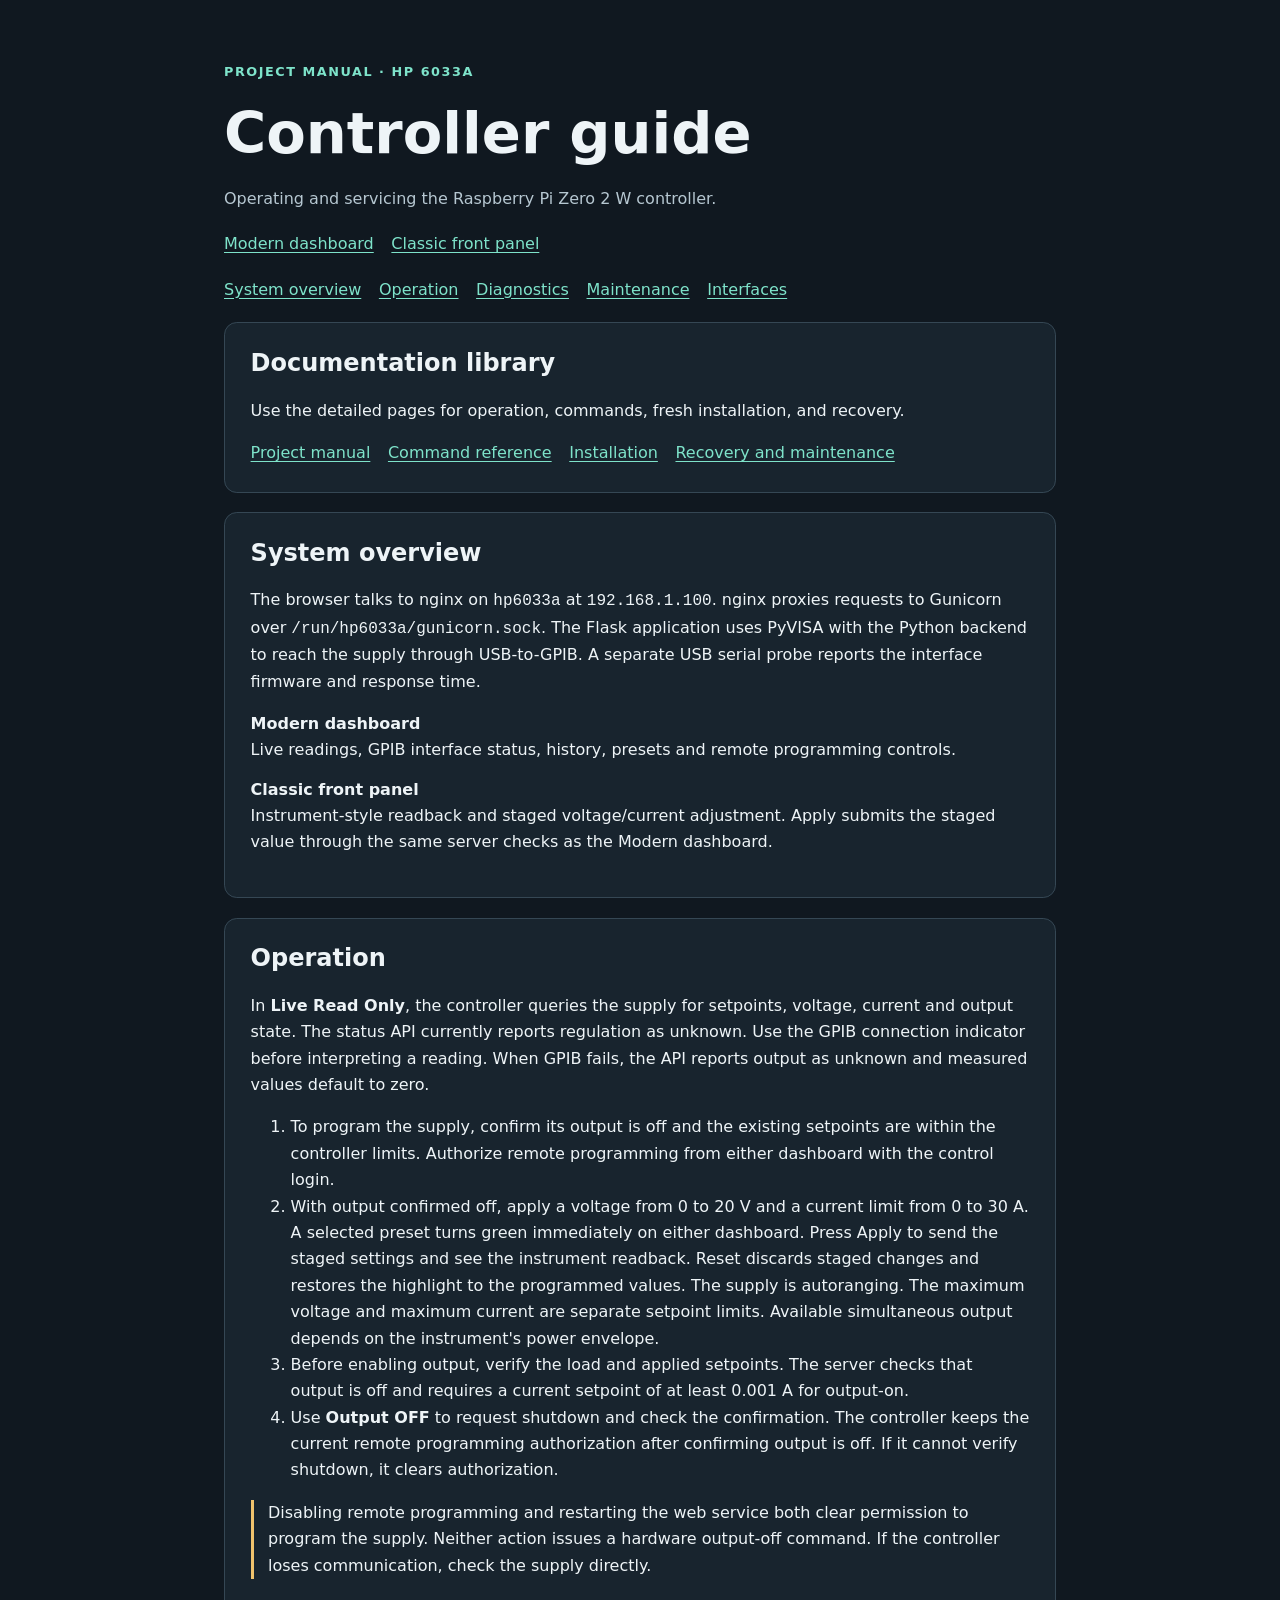
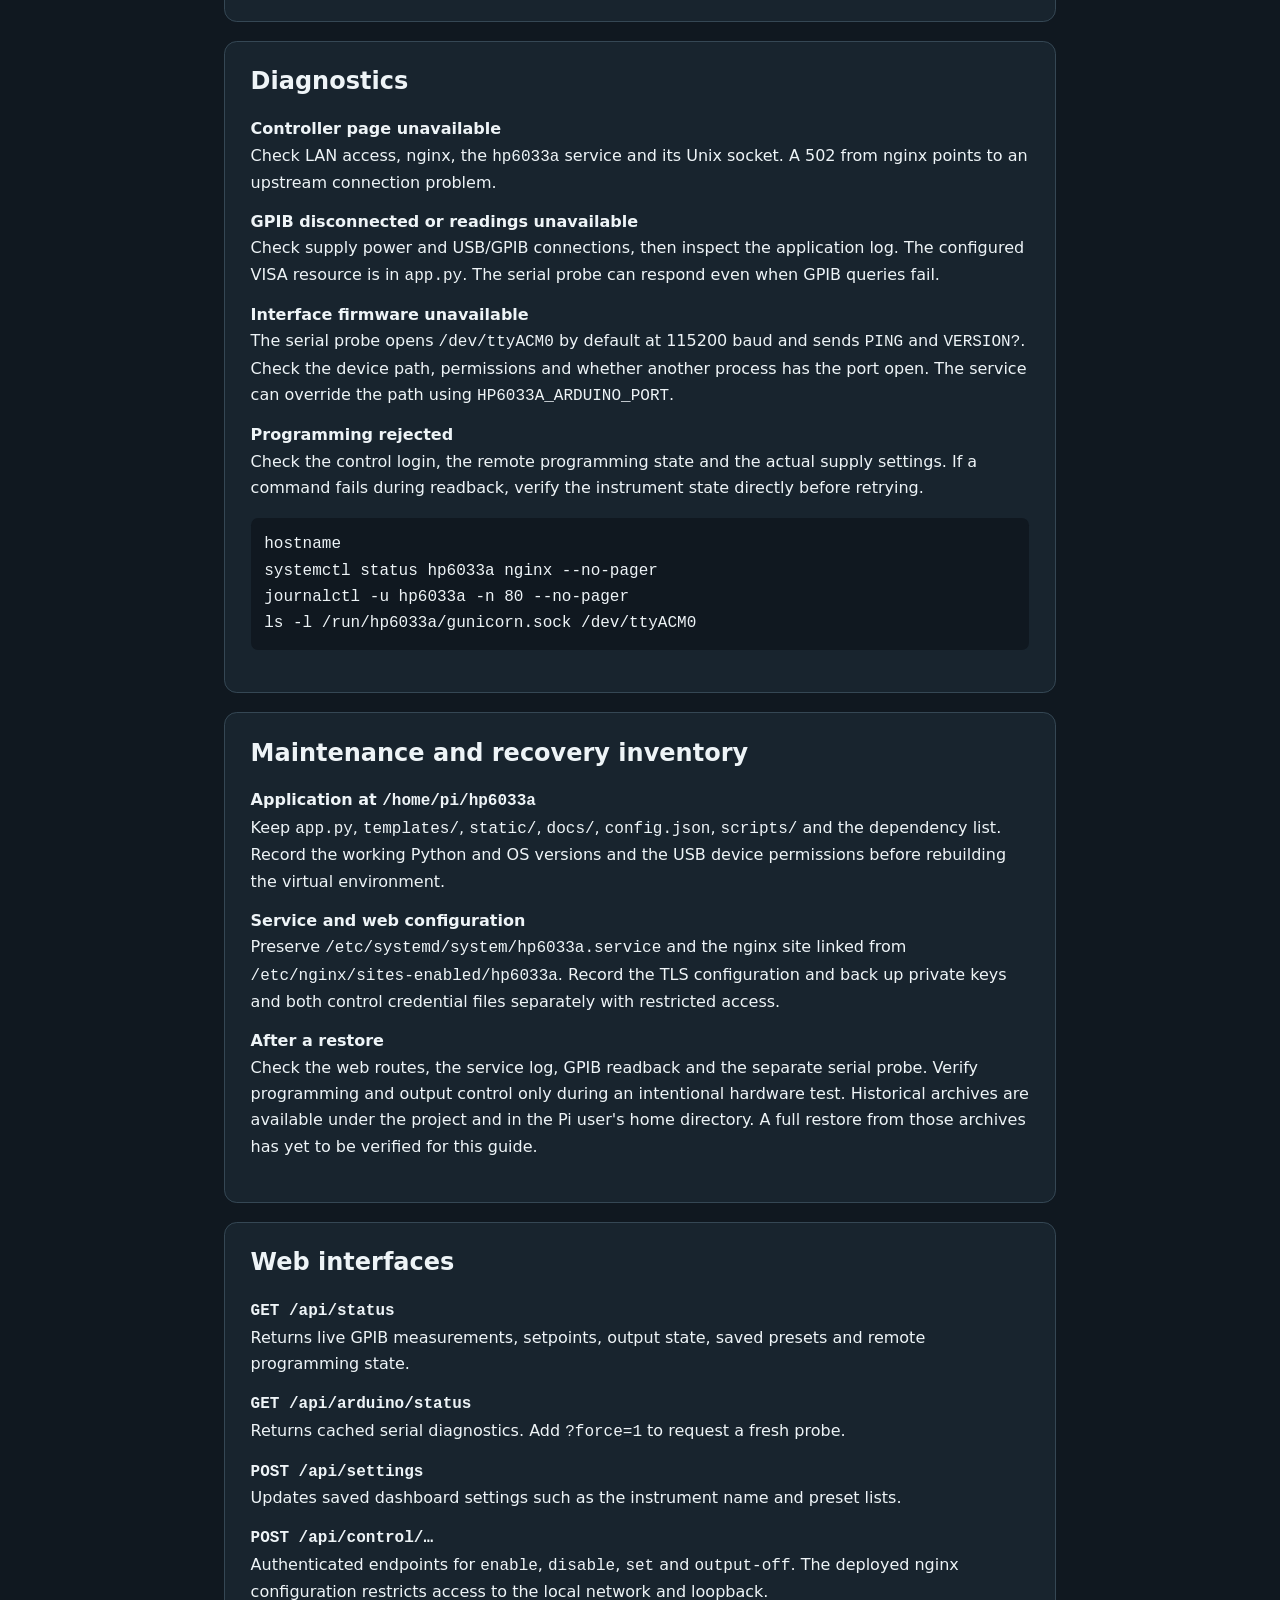
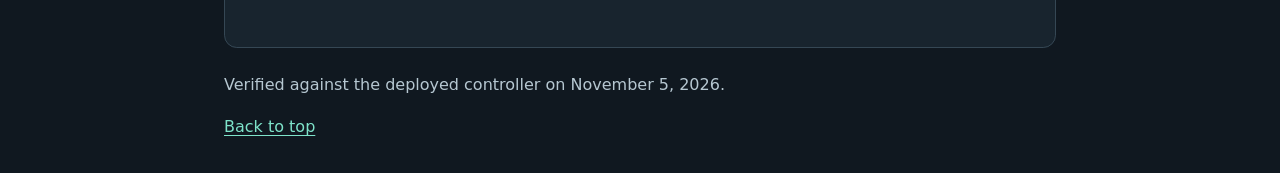
==== docs/index.html @ 785abd2f "Initial HP 6033A Web Controller release candidate" ====
<!doctype html>
<html lang="en">
<head>
  <meta charset="utf-8">
  <meta name="viewport" content="width=device-width,initial-scale=1">
  <title>HP 6033A Controller Guide</title>
  <style>
    :root{color-scheme:dark;--bg:#101820;--panel:#18242e;--line:#354754;--text:#eef4f7;--muted:#b6c7d1;--link:#7ee3ca}
    *{box-sizing:border-box}body{margin:0;background:var(--bg);color:var(--text);font:1rem/1.65 system-ui,sans-serif}
    main{max-width:58rem;margin:auto;padding:clamp(1rem,4vw,3rem)}h1,h2,h3{line-height:1.2}h1{font-size:clamp(2rem,6vw,3.6rem);margin:.3em 0}
    h2{margin-top:0}a{color:var(--link);text-underline-offset:.18em}a:focus-visible{outline:2px solid var(--link);outline-offset:4px}
    nav{display:flex;gap:.4rem 1.1rem;flex-wrap:wrap}header nav{margin:1.2rem 0}section{background:var(--panel);border:1px solid var(--line);border-radius:.8rem;padding:clamp(1rem,3vw,1.6rem);margin:1.2rem 0}
    .eyebrow{color:var(--link);font-size:.8rem;font-weight:700;letter-spacing:.12em;text-transform:uppercase}.muted{color:var(--muted)}
    .notice{border-left:3px solid #f0c36d;padding-left:.9rem}code{overflow-wrap:anywhere}pre{background:var(--bg);border-radius:.45rem;padding:.85rem;white-space:pre-wrap;overflow-wrap:anywhere}
    dt{font-weight:700;margin-top:.8rem}dd{margin:0}footer{margin-top:1.5rem}
  </style>
</head>
<body>
<main id="top">
  <header>
    <p class="eyebrow">Project manual · HP 6033A</p>
    <h1>Controller guide</h1>
    <p class="muted">Operating and servicing the Raspberry Pi Zero 2 W controller.</p>
    <nav aria-label="Controller pages"><a href="/">Modern dashboard</a><a href="/classic-dual">Classic front panel</a></nav>
  </header>
  <nav aria-label="On this page">
    <a href="#overview">System overview</a><a href="#operation">Operation</a><a href="#diagnostics">Diagnostics</a><a href="#maintenance">Maintenance</a><a href="#interfaces">Interfaces</a>
  </nav>
  <section id="documentation"><h2>Documentation library</h2><p>Use the detailed pages for operation, commands, fresh installation, and recovery.</p><nav aria-label="Documentation"><a href="/static/docs/project.html">Project manual</a><a href="/static/docs/commands.html">Command reference</a><a href="/static/docs/installation.html">Installation</a><a href="/static/docs/recovery.html">Recovery and maintenance</a></nav></section>
  <section id="overview">
    <h2>System overview</h2>
    <p>The browser talks to nginx on <code>hp6033a</code> at <code>192.168.1.100</code>. nginx proxies requests to Gunicorn over <code>/run/hp6033a/gunicorn.sock</code>. The Flask application uses PyVISA with the Python backend to reach the supply through USB-to-GPIB. A separate USB serial probe reports the interface firmware and response time.</p>
    <dl>
      <dt>Modern dashboard</dt><dd>Live readings, GPIB interface status, history, presets and remote programming controls.</dd>
      <dt>Classic front panel</dt><dd>Instrument-style readback and staged voltage/current adjustment. Apply submits the staged value through the same server checks as the Modern dashboard.</dd>
    </dl>
  </section>
  <section id="operation">
    <h2>Operation</h2>
    <p>In <strong>Live Read Only</strong>, the controller queries the supply for setpoints, voltage, current and output state. The status API currently reports regulation as unknown. Use the GPIB connection indicator before interpreting a reading. When GPIB fails, the API reports output as unknown and measured values default to zero.</p>
    <ol>
      <li>To program the supply, confirm its output is off and the existing setpoints are within the controller limits. Authorize remote programming from either dashboard with the control login.</li>
      <li>With output confirmed off, apply a voltage from 0 to 20 V and a current limit from 0 to 30 A. A selected preset turns green immediately on either dashboard. Press Apply to send the staged settings and see the instrument readback. Reset discards staged changes and restores the highlight to the programmed values. The supply is autoranging. The maximum voltage and maximum current are separate setpoint limits. Available simultaneous output depends on the instrument's power envelope.</li>
      <li>Before enabling output, verify the load and applied setpoints. The server checks that output is off and requires a current setpoint of at least 0.001 A for output-on.</li>
      <li>Use <strong>Output OFF</strong> to request shutdown and check the confirmation. The controller keeps the current remote programming authorization after confirming output is off. If it cannot verify shutdown, it clears authorization.</li>
    </ol>
    <p class="notice">Disabling remote programming and restarting the web service both clear permission to program the supply. Neither action issues a hardware output-off command. If the controller loses communication, check the supply directly.</p>
  </section>
  <section id="diagnostics">
    <h2>Diagnostics</h2>
    <dl>
      <dt>Controller page unavailable</dt><dd>Check LAN access, nginx, the <code>hp6033a</code> service and its Unix socket. A 502 from nginx points to an upstream connection problem.</dd>
      <dt>GPIB disconnected or readings unavailable</dt><dd>Check supply power and USB/GPIB connections, then inspect the application log. The configured VISA resource is in <code>app.py</code>. The serial probe can respond even when GPIB queries fail.</dd>
      <dt>Interface firmware unavailable</dt><dd>The serial probe opens <code>/dev/ttyACM0</code> by default at 115200 baud and sends <code>PING</code> and <code>VERSION?</code>. Check the device path, permissions and whether another process has the port open. The service can override the path using <code>HP6033A_ARDUINO_PORT</code>.</dd>
      <dt>Programming rejected</dt><dd>Check the control login, the remote programming state and the actual supply settings. If a command fails during readback, verify the instrument state directly before retrying.</dd>
    </dl>
    <pre><code>hostname
systemctl status hp6033a nginx --no-pager
journalctl -u hp6033a -n 80 --no-pager
ls -l /run/hp6033a/gunicorn.sock /dev/ttyACM0</code></pre>
  </section>
  <section id="maintenance">
    <h2>Maintenance and recovery inventory</h2>
    <dl>
      <dt>Application at <code>/home/pi/hp6033a</code></dt><dd>Keep <code>app.py</code>, <code>templates/</code>, <code>static/</code>, <code>docs/</code>, <code>config.json</code>, <code>scripts/</code> and the dependency list. Record the working Python and OS versions and the USB device permissions before rebuilding the virtual environment.</dd>
      <dt>Service and web configuration</dt><dd>Preserve <code>/etc/systemd/system/hp6033a.service</code> and the nginx site linked from <code>/etc/nginx/sites-enabled/hp6033a</code>. Record the TLS configuration and back up private keys and both control credential files separately with restricted access.</dd>
      <dt>After a restore</dt><dd>Check the web routes, the service log, GPIB readback and the separate serial probe. Verify programming and output control only during an intentional hardware test. Historical archives are available under the project and in the Pi user's home directory. A full restore from those archives has yet to be verified for this guide.</dd>
    </dl>
  </section>
  <section id="interfaces">
    <h2>Web interfaces</h2>
    <dl>
      <dt><code>GET /api/status</code></dt><dd>Returns live GPIB measurements, setpoints, output state, saved presets and remote programming state.</dd>
      <dt><code>GET /api/arduino/status</code></dt><dd>Returns cached serial diagnostics. Add <code>?force=1</code> to request a fresh probe.</dd>
      <dt><code>POST /api/settings</code></dt><dd>Updates saved dashboard settings such as the instrument name and preset lists.</dd>
      <dt><code>POST /api/control/…</code></dt><dd>Authenticated endpoints for <code>enable</code>, <code>disable</code>, <code>set</code> and <code>output-off</code>. The deployed nginx configuration restricts access to the local network and loopback.</dd>
    </dl>
  </section>
  <footer><p class="muted">Verified against the deployed controller on November 5, 2026.</p><a href="#top">Back to top</a></footer>
</main>
</body>
</html>
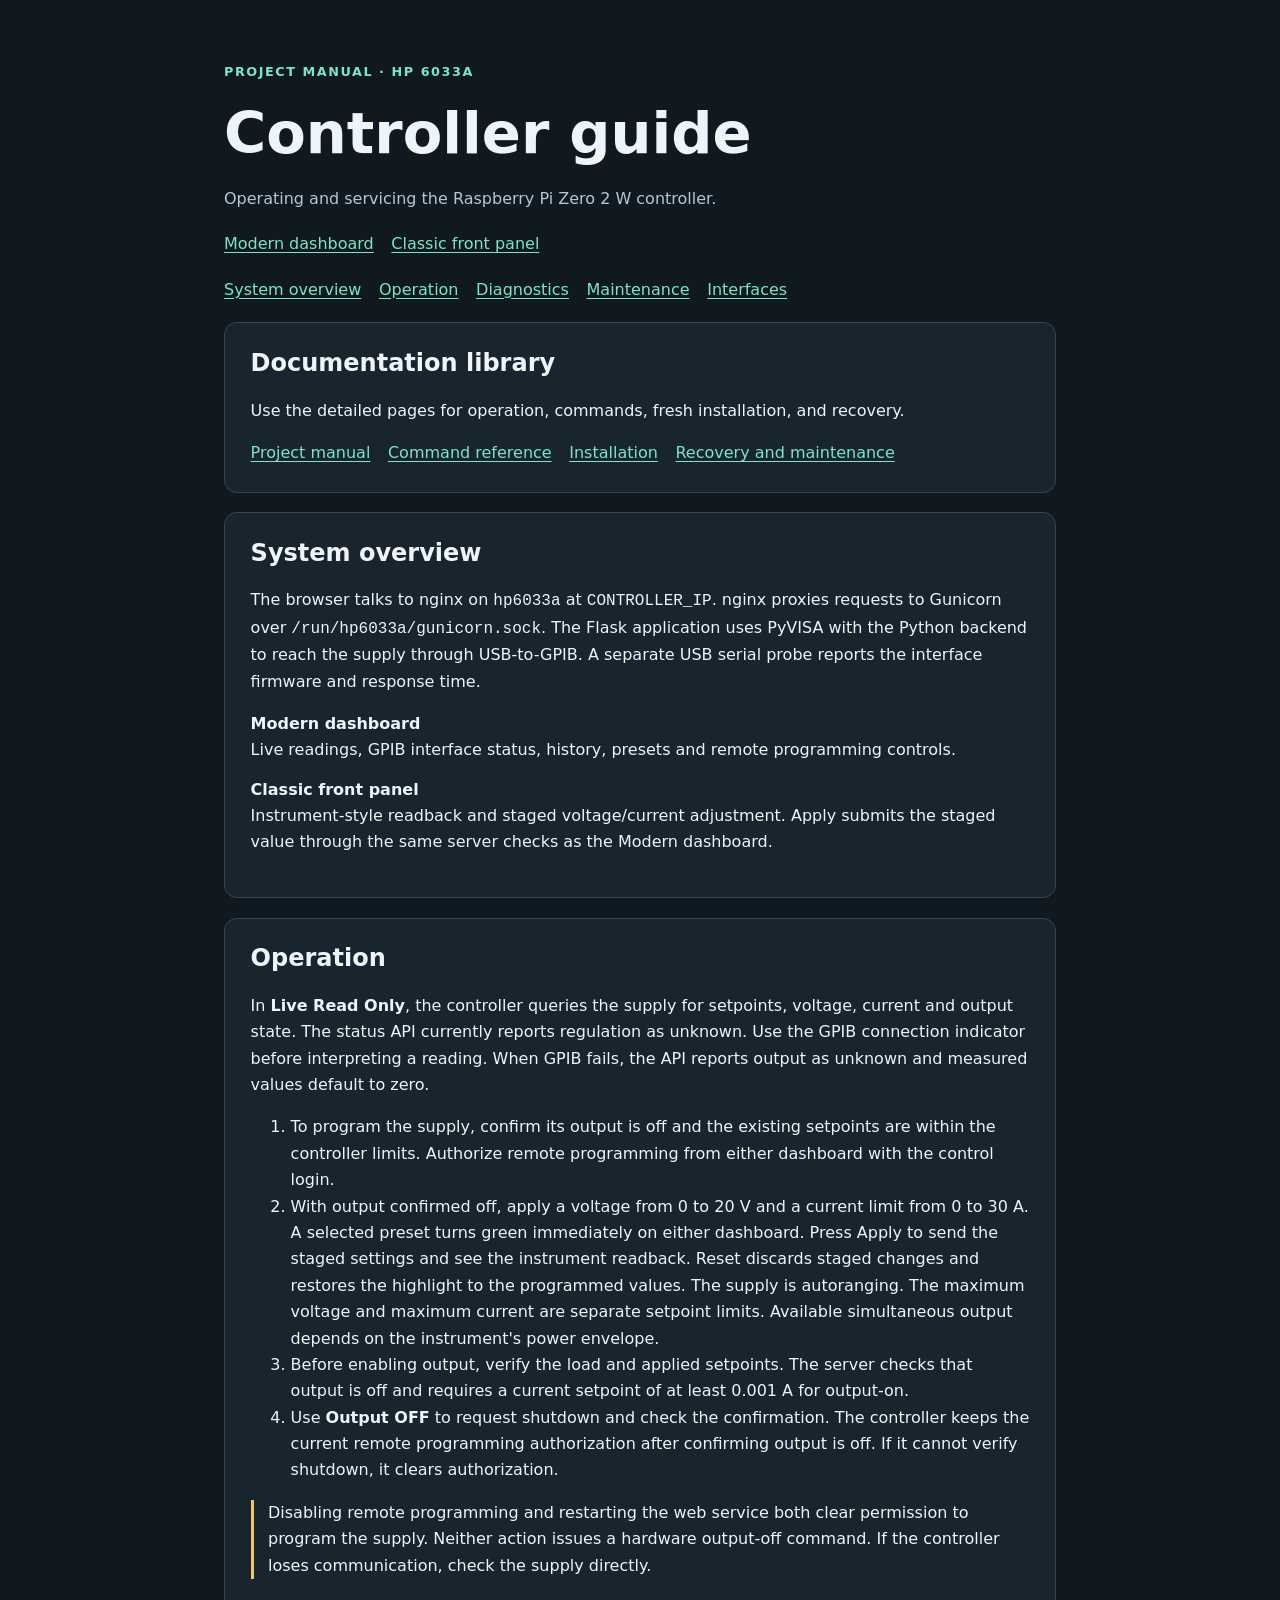
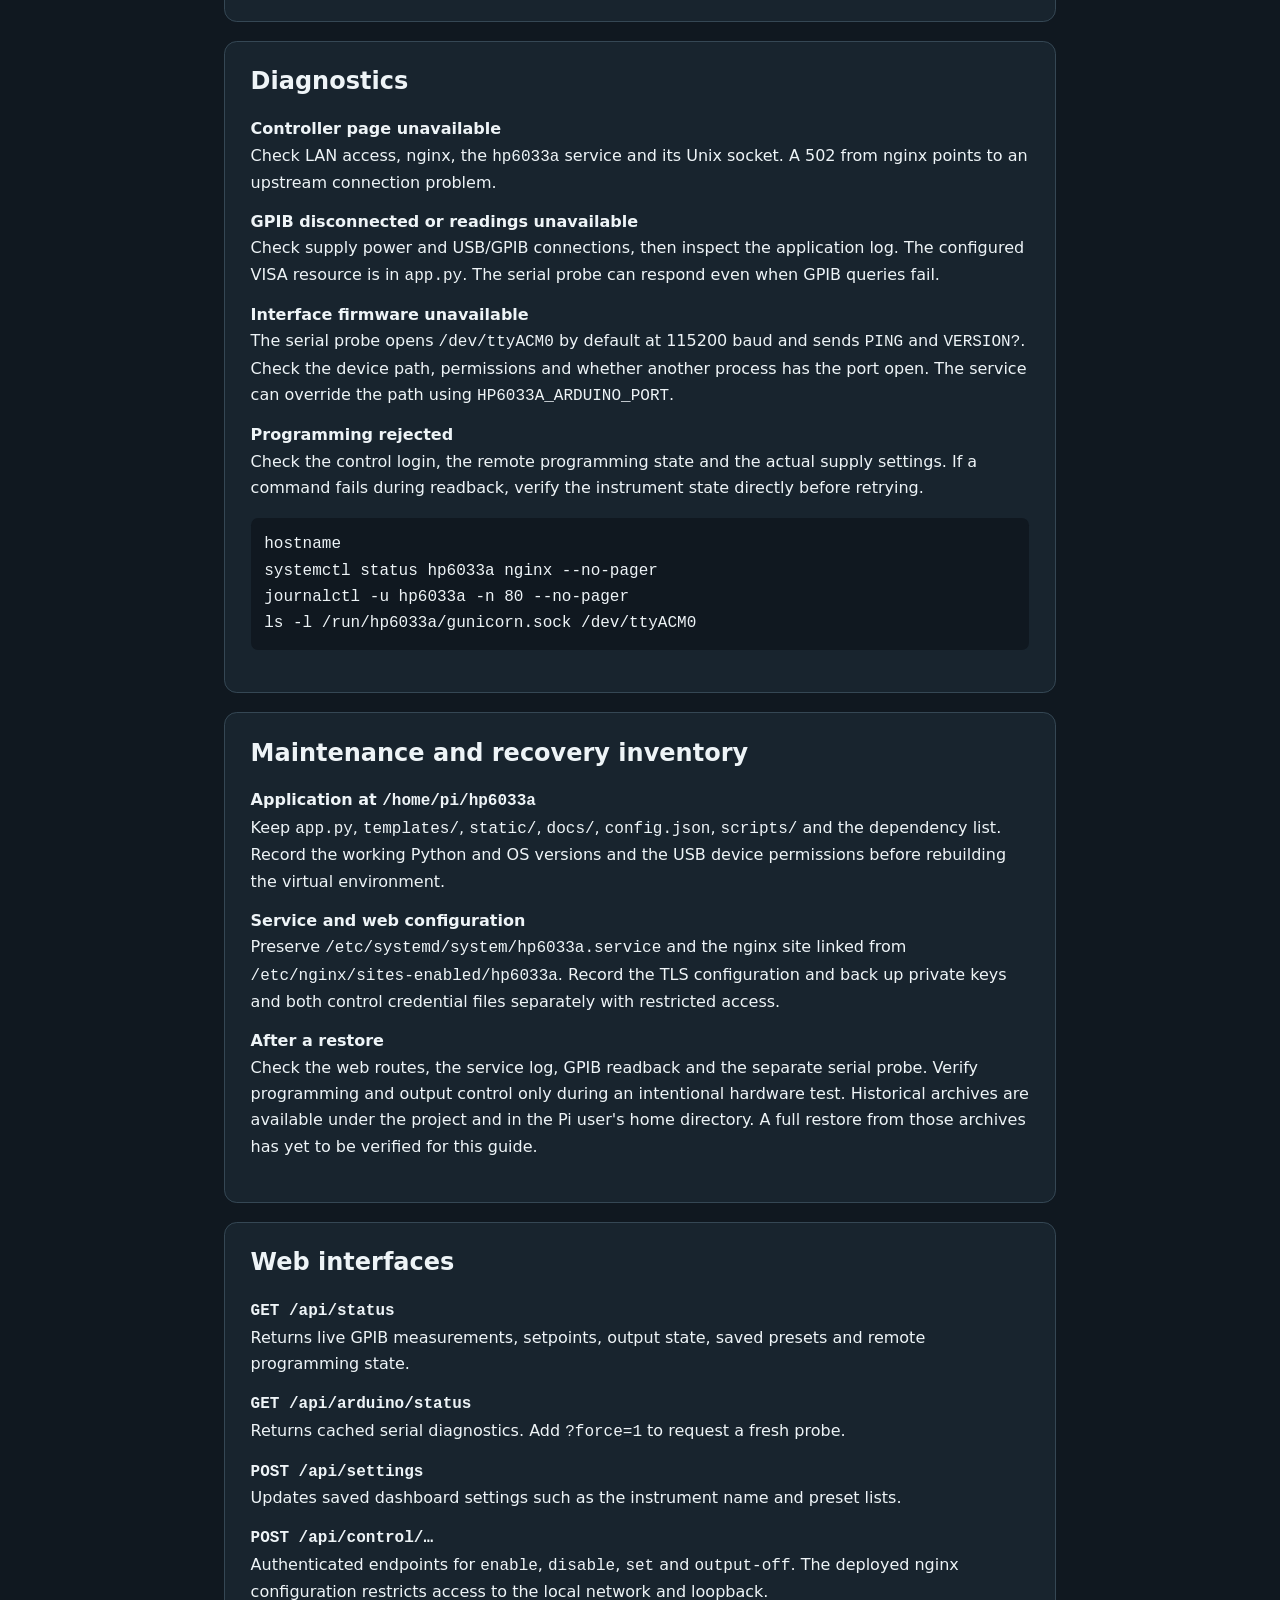
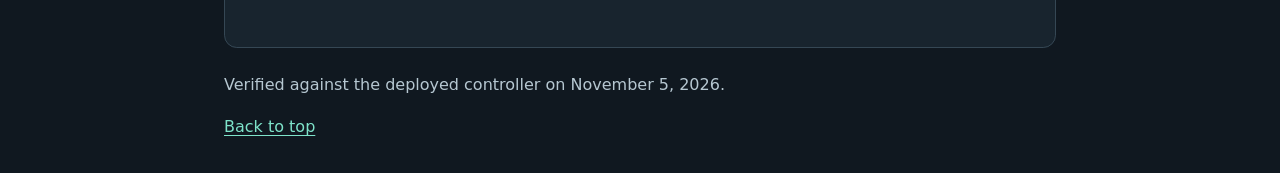
==== commit 6d30fdc6: "Add project README and improve installer safety checks" ====
--- a/docs/index.html
+++ b/docs/index.html
@@ -29,7 +29,7 @@
   <section id="documentation"><h2>Documentation library</h2><p>Use the detailed pages for operation, commands, fresh installation, and recovery.</p><nav aria-label="Documentation"><a href="/static/docs/project.html">Project manual</a><a href="/static/docs/commands.html">Command reference</a><a href="/static/docs/installation.html">Installation</a><a href="/static/docs/recovery.html">Recovery and maintenance</a></nav></section>
   <section id="overview">
     <h2>System overview</h2>
-    <p>The browser talks to nginx on <code>hp6033a</code> at <code>192.168.1.100</code>. nginx proxies requests to Gunicorn over <code>/run/hp6033a/gunicorn.sock</code>. The Flask application uses PyVISA with the Python backend to reach the supply through USB-to-GPIB. A separate USB serial probe reports the interface firmware and response time.</p>
+    <p>The browser talks to nginx on <code>hp6033a</code> at <code>CONTROLLER_IP</code>. nginx proxies requests to Gunicorn over <code>/run/hp6033a/gunicorn.sock</code>. The Flask application uses PyVISA with the Python backend to reach the supply through USB-to-GPIB. A separate USB serial probe reports the interface firmware and response time.</p>
     <dl>
       <dt>Modern dashboard</dt><dd>Live readings, GPIB interface status, history, presets and remote programming controls.</dd>
       <dt>Classic front panel</dt><dd>Instrument-style readback and staged voltage/current adjustment. Apply submits the staged value through the same server checks as the Modern dashboard.</dd>
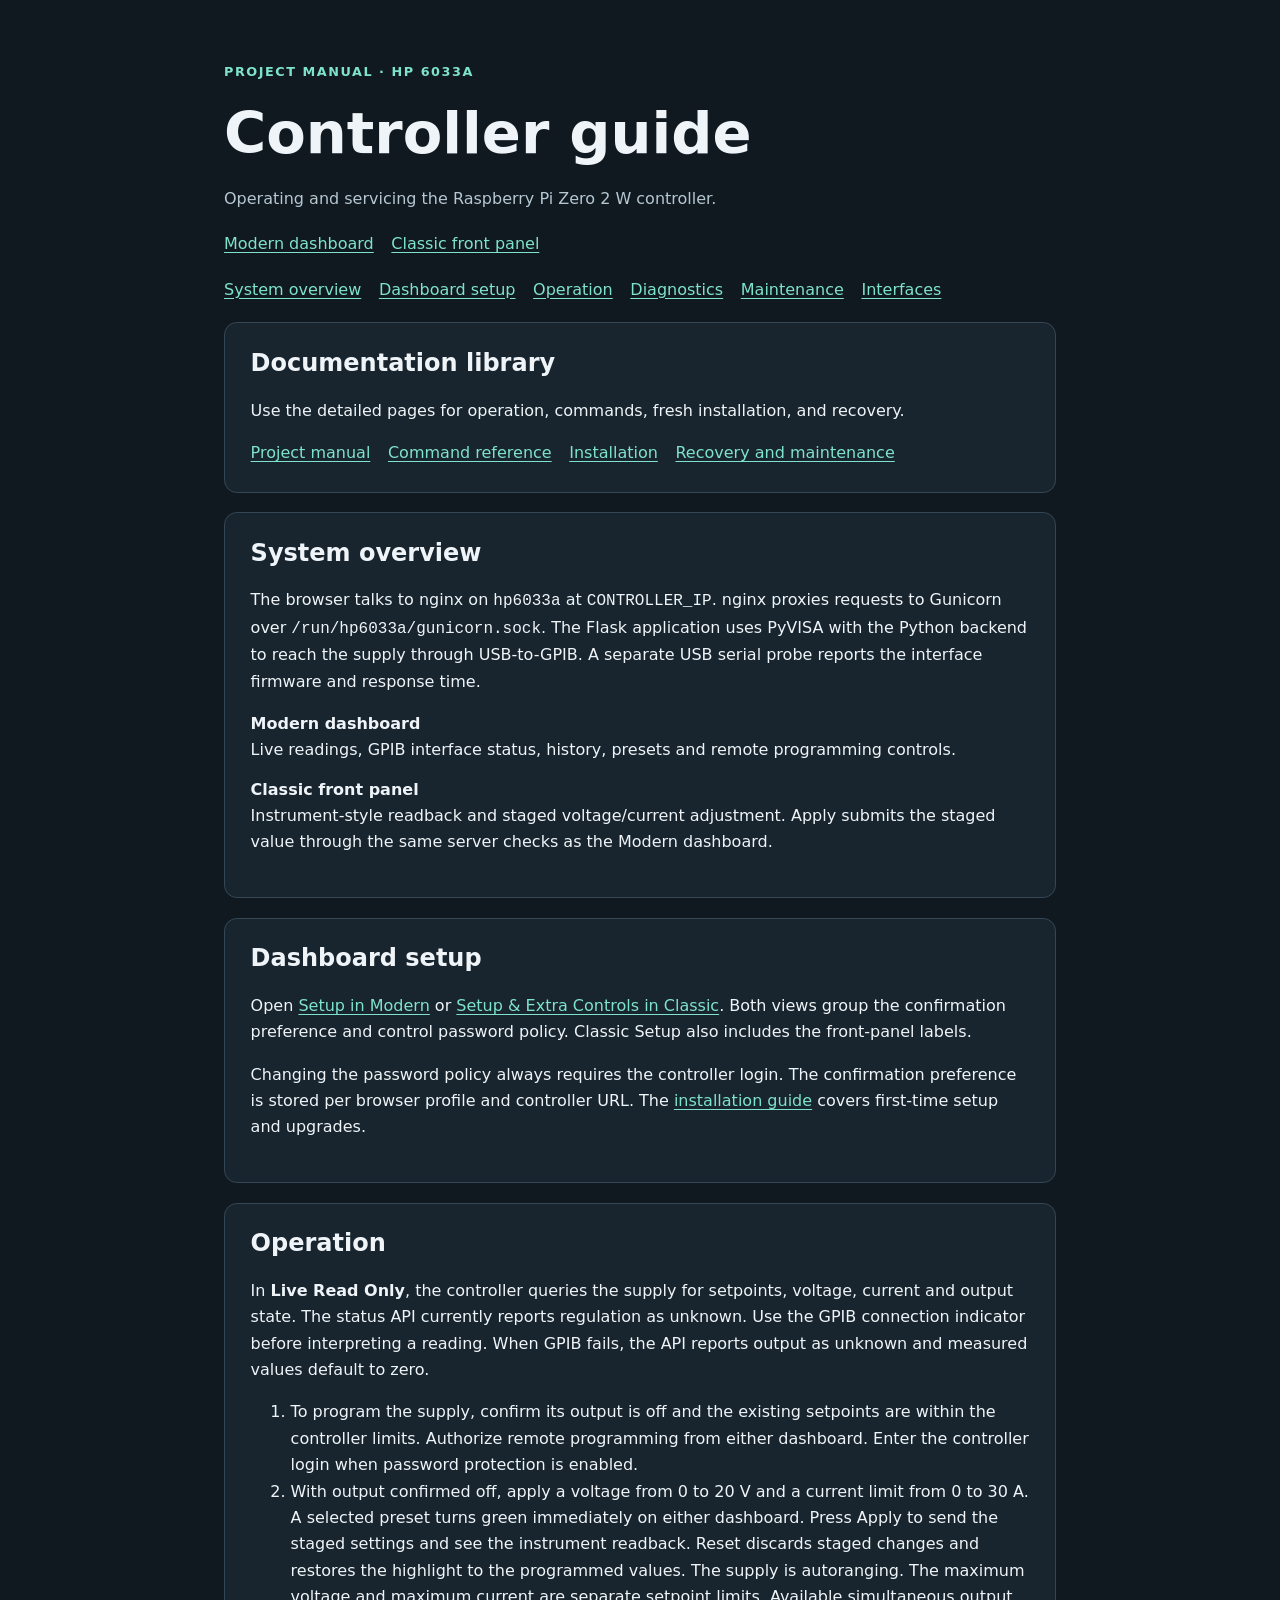
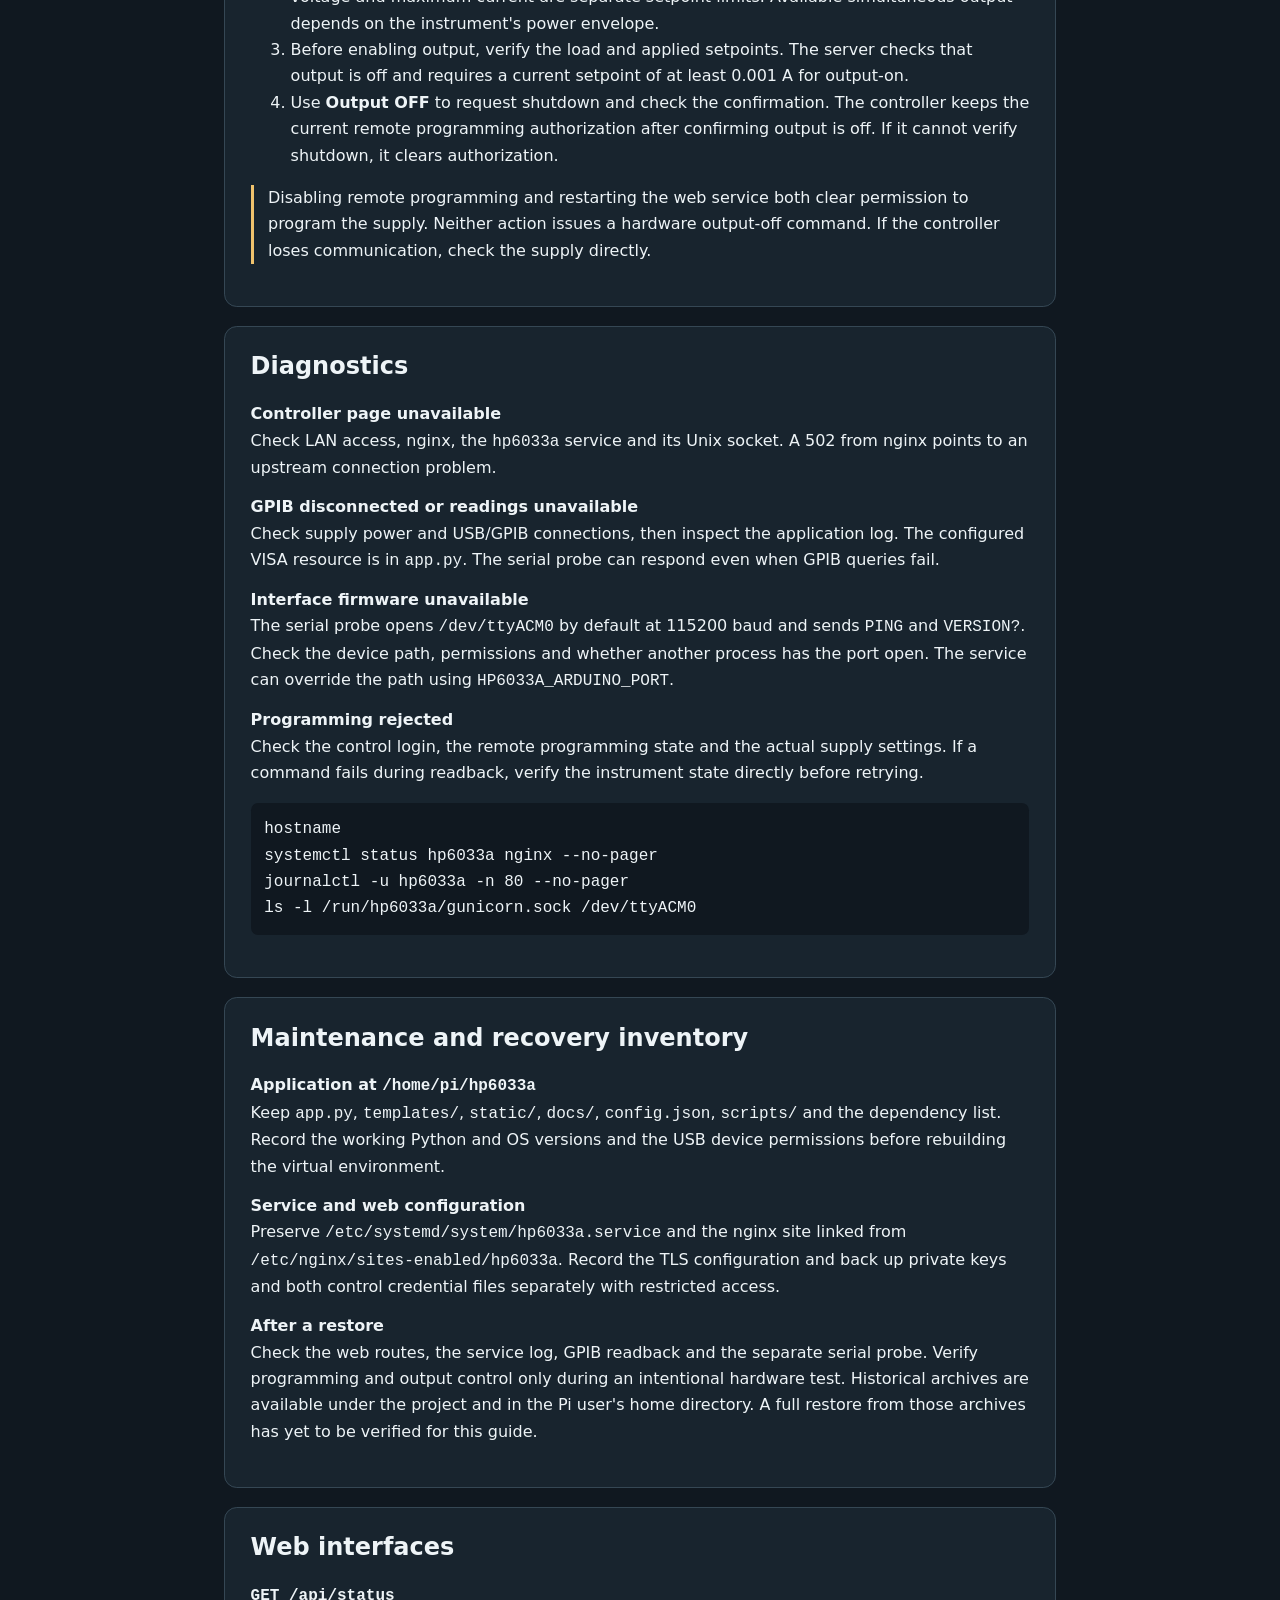
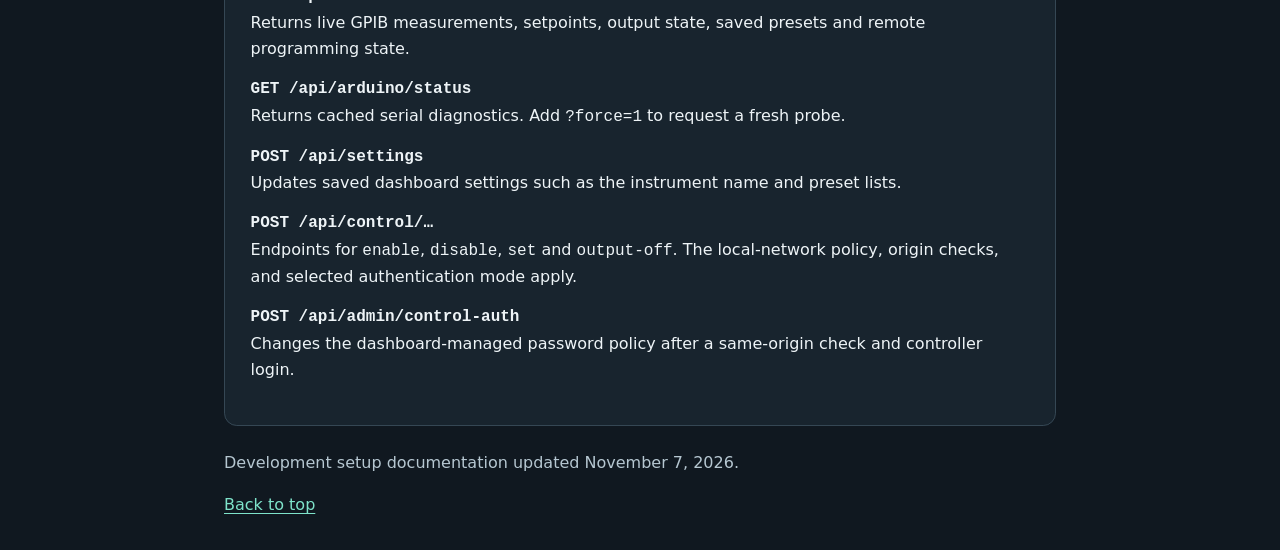
==== commit 77578332: "Add dashboard setup controls and update installation guides" ====
--- a/docs/index.html
+++ b/docs/index.html
@@ -24,7 +24,7 @@
     <nav aria-label="Controller pages"><a href="/">Modern dashboard</a><a href="/classic-dual">Classic front panel</a></nav>
   </header>
   <nav aria-label="On this page">
-    <a href="#overview">System overview</a><a href="#operation">Operation</a><a href="#diagnostics">Diagnostics</a><a href="#maintenance">Maintenance</a><a href="#interfaces">Interfaces</a>
+    <a href="#overview">System overview</a><a href="#setup">Dashboard setup</a><a href="#operation">Operation</a><a href="#diagnostics">Diagnostics</a><a href="#maintenance">Maintenance</a><a href="#interfaces">Interfaces</a>
   </nav>
   <section id="documentation"><h2>Documentation library</h2><p>Use the detailed pages for operation, commands, fresh installation, and recovery.</p><nav aria-label="Documentation"><a href="/static/docs/project.html">Project manual</a><a href="/static/docs/commands.html">Command reference</a><a href="/static/docs/installation.html">Installation</a><a href="/static/docs/recovery.html">Recovery and maintenance</a></nav></section>
   <section id="overview">
@@ -35,11 +35,16 @@
       <dt>Classic front panel</dt><dd>Instrument-style readback and staged voltage/current adjustment. Apply submits the staged value through the same server checks as the Modern dashboard.</dd>
     </dl>
   </section>
+  <section id="setup">
+    <h2>Dashboard setup</h2>
+    <p>Open <a href="/#control-setup">Setup in Modern</a> or <a href="/classic-dual#control-setup">Setup &amp; Extra Controls in Classic</a>. Both views group the confirmation preference and control password policy. Classic Setup also includes the front-panel labels.</p>
+    <p>Changing the password policy always requires the controller login. The confirmation preference is stored per browser profile and controller URL. The <a href="/static/docs/installation.html">installation guide</a> covers first-time setup and upgrades.</p>
+  </section>
   <section id="operation">
     <h2>Operation</h2>
     <p>In <strong>Live Read Only</strong>, the controller queries the supply for setpoints, voltage, current and output state. The status API currently reports regulation as unknown. Use the GPIB connection indicator before interpreting a reading. When GPIB fails, the API reports output as unknown and measured values default to zero.</p>
     <ol>
-      <li>To program the supply, confirm its output is off and the existing setpoints are within the controller limits. Authorize remote programming from either dashboard with the control login.</li>
+      <li>To program the supply, confirm its output is off and the existing setpoints are within the controller limits. Authorize remote programming from either dashboard. Enter the controller login when password protection is enabled.</li>
       <li>With output confirmed off, apply a voltage from 0 to 20 V and a current limit from 0 to 30 A. A selected preset turns green immediately on either dashboard. Press Apply to send the staged settings and see the instrument readback. Reset discards staged changes and restores the highlight to the programmed values. The supply is autoranging. The maximum voltage and maximum current are separate setpoint limits. Available simultaneous output depends on the instrument's power envelope.</li>
       <li>Before enabling output, verify the load and applied setpoints. The server checks that output is off and requires a current setpoint of at least 0.001 A for output-on.</li>
       <li>Use <strong>Output OFF</strong> to request shutdown and check the confirmation. The controller keeps the current remote programming authorization after confirming output is off. If it cannot verify shutdown, it clears authorization.</li>
@@ -73,10 +78,11 @@
       <dt><code>GET /api/status</code></dt><dd>Returns live GPIB measurements, setpoints, output state, saved presets and remote programming state.</dd>
       <dt><code>GET /api/arduino/status</code></dt><dd>Returns cached serial diagnostics. Add <code>?force=1</code> to request a fresh probe.</dd>
       <dt><code>POST /api/settings</code></dt><dd>Updates saved dashboard settings such as the instrument name and preset lists.</dd>
-      <dt><code>POST /api/control/…</code></dt><dd>Authenticated endpoints for <code>enable</code>, <code>disable</code>, <code>set</code> and <code>output-off</code>. The deployed nginx configuration restricts access to the local network and loopback.</dd>
+      <dt><code>POST /api/control/…</code></dt><dd>Endpoints for <code>enable</code>, <code>disable</code>, <code>set</code> and <code>output-off</code>. The local-network policy, origin checks, and selected authentication mode apply.</dd>
+      <dt><code>POST /api/admin/control-auth</code></dt><dd>Changes the dashboard-managed password policy after a same-origin check and controller login.</dd>
     </dl>
   </section>
-  <footer><p class="muted">Verified against the deployed controller on November 5, 2026.</p><a href="#top">Back to top</a></footer>
+  <footer><p class="muted">Development setup documentation updated November 7, 2026.</p><a href="#top">Back to top</a></footer>
 </main>
 </body>
 </html>
